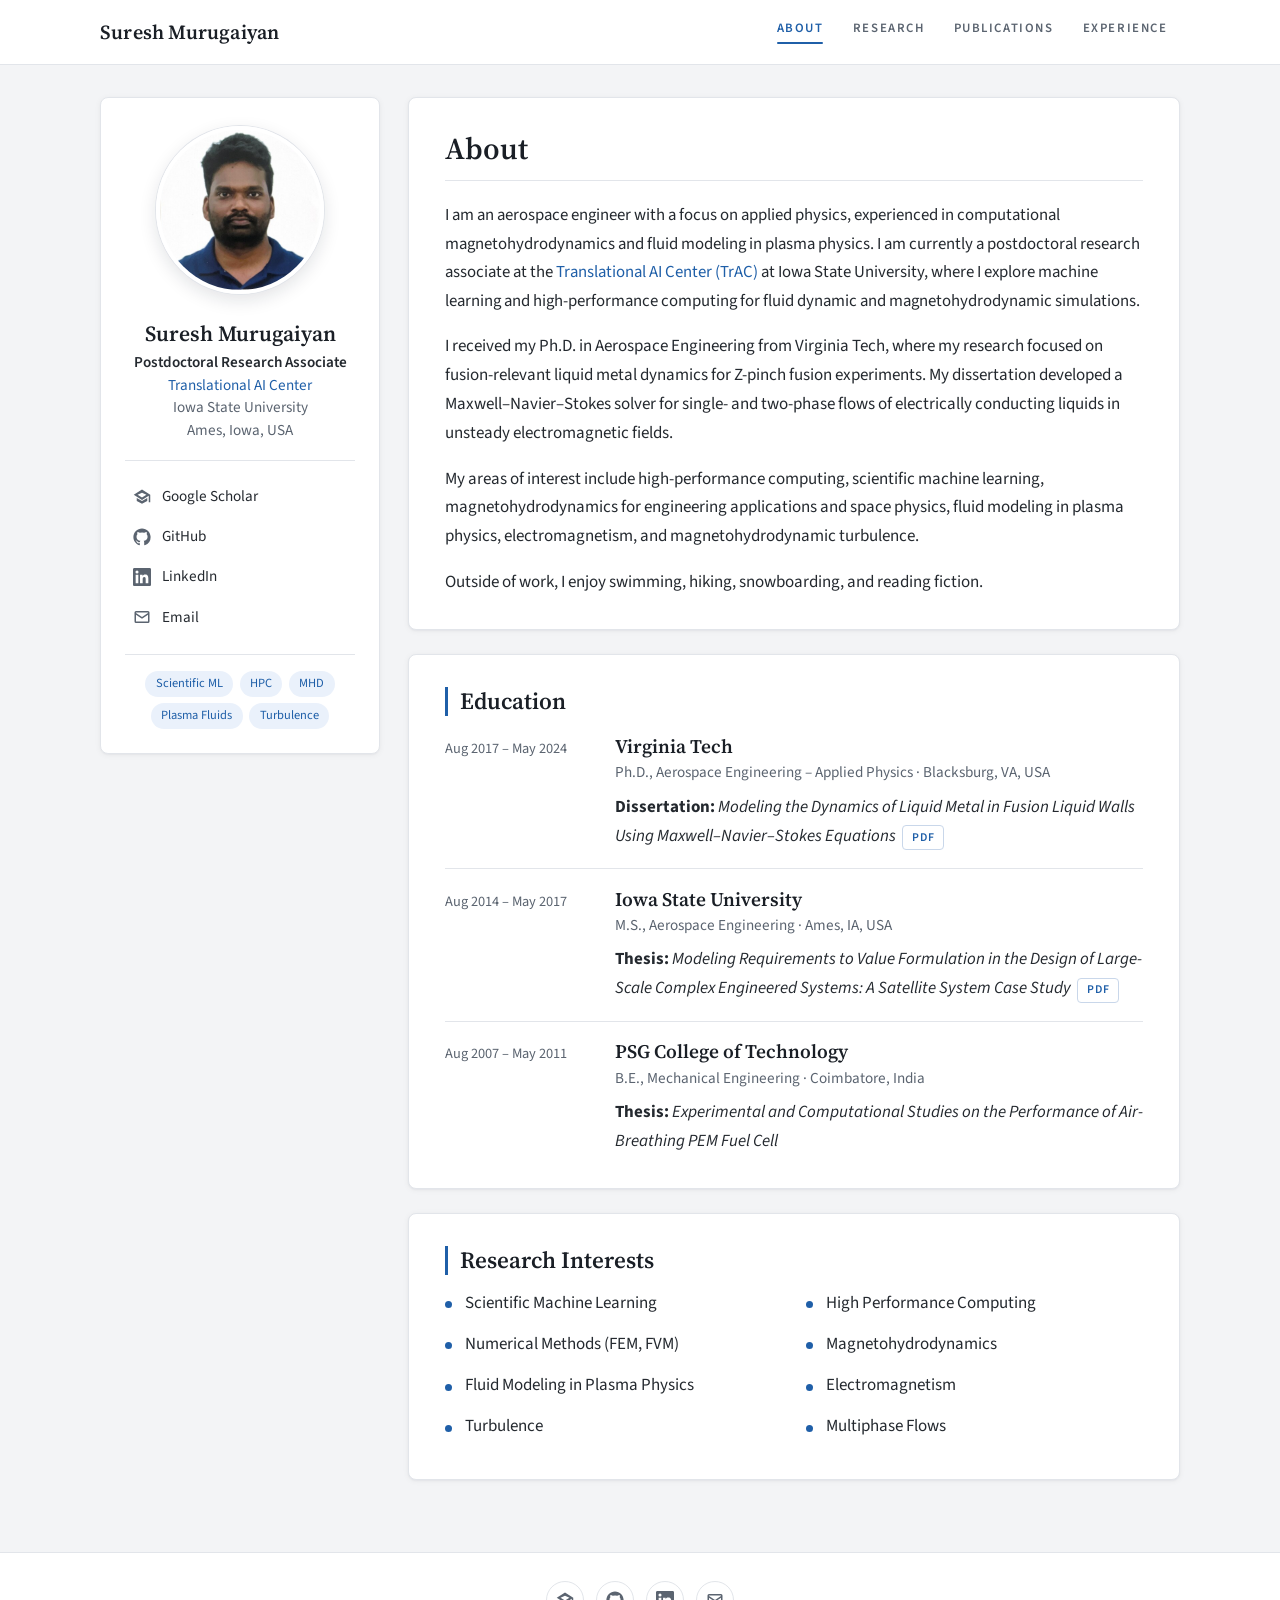
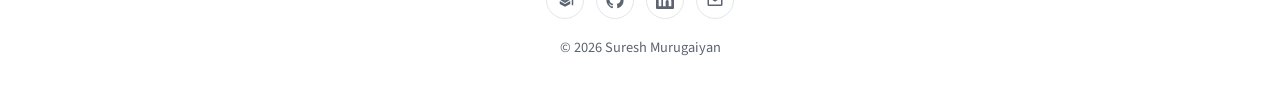
==== index.html @ 7845bab9 "update" ====
<!DOCTYPE html>
<html lang="en">
<head>
  <meta charset="UTF-8">
  <meta name="viewport" content="width=device-width, initial-scale=1">
  <title>Suresh Murugaiyan</title>
  <meta name="description" content="Suresh Murugaiyan is a postdoctoral research associate at the Translational AI Center, Iowa State University, working on scientific machine learning, high-performance computing, magnetohydrodynamics, and fluid modeling in plasma physics.">
  <meta name="author" content="Suresh Murugaiyan">
  <meta property="og:site_name" content="Suresh Murugaiyan">
  <meta property="og:title" content="Suresh Murugaiyan">
  <meta property="og:description" content="Suresh Murugaiyan is a postdoctoral research associate at the Translational AI Center, Iowa State University, working on scientific machine learning, high-performance computing, magnetohydrodynamics, and fluid modeling in plasma physics.">
  <meta property="og:type" content="website">
  <meta property="og:url" content="https://sureshisu.github.io/">
  <meta property="og:image" content="https://sureshisu.github.io/img/suresh.jpg">
  <meta name="theme-color" content="#1f5fa8">
  <link rel="icon" type="image/svg+xml" href="favicon.svg">
  <link rel="preconnect" href="https://fonts.googleapis.com">
  <link rel="preconnect" href="https://fonts.gstatic.com" crossorigin>
  <link href="https://fonts.googleapis.com/css2?family=Source+Sans+3:ital,wght@0,400;0,600;0,700;1,400&family=Source+Serif+4:wght@600&display=swap" rel="stylesheet">
  <link rel="stylesheet" href="css/style.css?v=4">
</head>
<body>
<header class="site-header">
  <div class="container">
    <a class="brand" href="index.html">Suresh Murugaiyan</a>
    <button class="nav-toggle" type="button" aria-label="Toggle navigation" aria-expanded="false" aria-controls="site-nav">
      <svg width="22" height="22" viewBox="0 0 24 24" fill="none" stroke="currentColor" stroke-width="2" stroke-linecap="round" aria-hidden="true"><path d="M4 6h16M4 12h16M4 18h16"/></svg>
    </button>
    <nav class="site-nav" id="site-nav" aria-label="Primary">
      <a href="index.html" class="active" aria-current="page">About</a>
      <a href="research.html">Research</a>
      <a href="publications.html">Publications</a>
      <a href="experience.html">Experience</a>
    </nav>
  </div>
</header>
<div class="container layout">
  <aside class="sidebar">
    <div class="profile">
      <img src="img/suresh.jpg" alt="Portrait of Suresh Murugaiyan" width="168" height="168">
      <h2>Suresh Murugaiyan</h2>
      <p class="role">
        <strong>Postdoctoral Research Associate</strong><br>
        <a href="https://trac-ai.iastate.edu/" target="_blank" rel="noopener">Translational AI Center</a><br>
        Iowa State University<br>
        Ames, Iowa, USA
      </p>
      <ul class="social">
          <li><a href="https://scholar.google.com/citations?hl=en&user=3zIB_NMAAAAJ&view_op=list_works&sortby=pubdate" target="_blank" rel="noopener"><svg viewBox="0 0 24 24" aria-hidden="true"><path d="M12 2 1 9l11 7 9-5.73V19h2V9L12 2zm0 4.24L17.9 9 12 12.76 6.1 9 12 6.24zM5 13.18v4L12 21l7-3.82v-4l-7 4.28-7-4.28z"/></svg><span>Google Scholar</span></a></li>
          <li><a href="https://github.com/SureshMurugaiyan" target="_blank" rel="noopener"><svg viewBox="0 0 24 24" aria-hidden="true"><path d="M12 .5C5.65.5.5 5.65.5 12c0 5.08 3.29 9.39 7.86 10.91.58.11.79-.25.79-.55v-2.1c-3.2.7-3.87-1.37-3.87-1.37-.52-1.33-1.28-1.68-1.28-1.68-1.05-.71.08-.7.08-.7 1.16.08 1.77 1.19 1.77 1.19 1.03 1.76 2.7 1.25 3.36.96.1-.75.4-1.25.73-1.54-2.55-.29-5.24-1.28-5.24-5.69 0-1.26.45-2.29 1.19-3.09-.12-.29-.52-1.46.11-3.05 0 0 .97-.31 3.17 1.18a11 11 0 0 1 5.77 0c2.2-1.49 3.17-1.18 3.17-1.18.63 1.59.23 2.76.11 3.05.74.8 1.19 1.83 1.19 3.09 0 4.42-2.69 5.39-5.25 5.68.41.36.78 1.06.78 2.14v3.17c0 .31.21.67.8.55A11.5 11.5 0 0 0 23.5 12C23.5 5.65 18.35.5 12 .5z"/></svg><span>GitHub</span></a></li>
          <li><a href="https://www.linkedin.com/in/suresh-murugaiyan-phd/" target="_blank" rel="noopener"><svg viewBox="0 0 24 24" aria-hidden="true"><path d="M20.45 20.45h-3.55v-5.57c0-1.33-.03-3.04-1.85-3.04-1.85 0-2.14 1.45-2.14 2.94v5.67H9.36V9h3.41v1.56h.05c.47-.9 1.63-1.85 3.36-1.85 3.6 0 4.27 2.37 4.27 5.45v6.29zM5.34 7.43a2.06 2.06 0 1 1 0-4.12 2.06 2.06 0 0 1 0 4.12zM7.12 20.45H3.56V9h3.56v11.45zM22.22 0H1.77C.79 0 0 .77 0 1.72v20.56C0 23.23.79 24 1.77 24h20.45c.98 0 1.78-.77 1.78-1.72V1.72C24 .77 23.2 0 22.22 0z"/></svg><span>LinkedIn</span></a></li>
          <li><a href="mailto:sureshmn@iastate.edu"><svg viewBox="0 0 24 24" aria-hidden="true"><path d="M20 4H4a2 2 0 0 0-2 2v12a2 2 0 0 0 2 2h16a2 2 0 0 0 2-2V6a2 2 0 0 0-2-2zm0 2v.51l-8 5.33-8-5.33V6h16zM4 18V8.9l7.45 4.97a1 1 0 0 0 1.1 0L20 8.9V18H4z"/></svg><span>Email</span></a></li>
      </ul>
      <div class="tags">
        <span>Scientific ML</span>
        <span>HPC</span>
        <span>MHD</span>
        <span>Plasma Fluids</span>
        <span>Turbulence</span>
      </div>
    </div>
  </aside>
  <main class="content">
    <section class="card">
      <h1>About</h1>
      <p class="lead">
        I am an aerospace engineer with a focus on applied physics, experienced in computational
        magnetohydrodynamics and fluid modeling in plasma physics. I am currently a postdoctoral research
        associate at the <a href="https://trac-ai.iastate.edu/" target="_blank" rel="noopener">Translational AI Center (TrAC)</a>
        at Iowa State University, where I explore machine learning and high-performance computing for
        fluid dynamic and magnetohydrodynamic simulations.
      </p>
      <p>
        I received my Ph.D. in Aerospace Engineering from Virginia Tech, where my research focused on
        fusion-relevant liquid metal dynamics for Z-pinch fusion experiments. My dissertation developed a
        Maxwell&ndash;Navier&ndash;Stokes solver for single- and two-phase flows of electrically conducting
        liquids in unsteady electromagnetic fields.
      </p>
      <p>
        My areas of interest include high-performance computing, scientific machine learning,
        magnetohydrodynamics for engineering applications and space physics, fluid modeling in plasma
        physics, electromagnetism, and magnetohydrodynamic turbulence.
      </p>
      <p>Outside of work, I enjoy swimming, hiking, snowboarding, and reading fiction.</p>
    </section>

    <section class="card">
      <h2>Education</h2>
      <div class="entry">
        <div class="when">Aug 2017 &ndash; May 2024</div>
        <div class="what">
          <h3 class="org"><a href="https://www.aoe.vt.edu/" target="_blank" rel="noopener">Virginia Tech</a></h3>
          <div class="sub">Ph.D., Aerospace Engineering &ndash; Applied Physics &middot; Blacksburg, VA, USA</div>
          <p><strong>Dissertation:</strong> <em>Modeling the Dynamics of Liquid Metal in Fusion Liquid Walls Using Maxwell&ndash;Navier&ndash;Stokes Equations</em>
          &nbsp;<a class="btn-link" href="https://vtechworks.lib.vt.edu/server/api/core/bitstreams/518f76b3-d5b1-4de2-a76d-3ad21cf5ce42/content" target="_blank" rel="noopener">PDF</a></p>
        </div>
      </div>
      <div class="entry">
        <div class="when">Aug 2014 &ndash; May 2017</div>
        <div class="what">
          <h3 class="org"><a href="https://www.aere.iastate.edu/" target="_blank" rel="noopener">Iowa State University</a></h3>
          <div class="sub">M.S., Aerospace Engineering &middot; Ames, IA, USA</div>
          <p><strong>Thesis:</strong> <em>Modeling Requirements to Value Formulation in the Design of Large-Scale Complex Engineered Systems: A Satellite System Case Study</em>
          &nbsp;<a class="btn-link" href="https://dr.lib.iastate.edu/server/api/core/bitstreams/eb668e0c-75e1-4d1b-a5d1-2d1292beb509/content" target="_blank" rel="noopener">PDF</a></p>
        </div>
      </div>
      <div class="entry">
        <div class="when">Aug 2007 &ndash; May 2011</div>
        <div class="what">
          <h3 class="org"><a href="https://www.psgtech.edu/" target="_blank" rel="noopener">PSG College of Technology</a></h3>
          <div class="sub">B.E., Mechanical Engineering &middot; Coimbatore, India</div>
          <p><strong>Thesis:</strong> <em>Experimental and Computational Studies on the Performance of Air-Breathing PEM Fuel Cell</em></p>
        </div>
      </div>
    </section>

    <section class="card">
      <h2>Research Interests</h2>
      <ul class="interest-grid">
        <li>Scientific Machine Learning</li>
        <li>High Performance Computing</li>
        <li>Numerical Methods (FEM, FVM)</li>
        <li>Magnetohydrodynamics</li>
        <li>Fluid Modeling in Plasma Physics</li>
        <li>Electromagnetism</li>
        <li>Turbulence</li>
        <li>Multiphase Flows</li>
      </ul>
    </section>
  </main>
</div>
<footer class="site-footer">
  <div class="container">
    <ul class="footer-social">
        <li><a href="https://scholar.google.com/citations?hl=en&user=3zIB_NMAAAAJ&view_op=list_works&sortby=pubdate" target="_blank" rel="noopener" title="Google Scholar" aria-label="Google Scholar"><svg viewBox="0 0 24 24" aria-hidden="true"><path d="M12 2 1 9l11 7 9-5.73V19h2V9L12 2zm0 4.24L17.9 9 12 12.76 6.1 9 12 6.24zM5 13.18v4L12 21l7-3.82v-4l-7 4.28-7-4.28z"/></svg></a></li>
        <li><a href="https://github.com/SureshMurugaiyan" target="_blank" rel="noopener" title="GitHub" aria-label="GitHub"><svg viewBox="0 0 24 24" aria-hidden="true"><path d="M12 .5C5.65.5.5 5.65.5 12c0 5.08 3.29 9.39 7.86 10.91.58.11.79-.25.79-.55v-2.1c-3.2.7-3.87-1.37-3.87-1.37-.52-1.33-1.28-1.68-1.28-1.68-1.05-.71.08-.7.08-.7 1.16.08 1.77 1.19 1.77 1.19 1.03 1.76 2.7 1.25 3.36.96.1-.75.4-1.25.73-1.54-2.55-.29-5.24-1.28-5.24-5.69 0-1.26.45-2.29 1.19-3.09-.12-.29-.52-1.46.11-3.05 0 0 .97-.31 3.17 1.18a11 11 0 0 1 5.77 0c2.2-1.49 3.17-1.18 3.17-1.18.63 1.59.23 2.76.11 3.05.74.8 1.19 1.83 1.19 3.09 0 4.42-2.69 5.39-5.25 5.68.41.36.78 1.06.78 2.14v3.17c0 .31.21.67.8.55A11.5 11.5 0 0 0 23.5 12C23.5 5.65 18.35.5 12 .5z"/></svg></a></li>
        <li><a href="https://www.linkedin.com/in/suresh-murugaiyan-phd/" target="_blank" rel="noopener" title="LinkedIn" aria-label="LinkedIn"><svg viewBox="0 0 24 24" aria-hidden="true"><path d="M20.45 20.45h-3.55v-5.57c0-1.33-.03-3.04-1.85-3.04-1.85 0-2.14 1.45-2.14 2.94v5.67H9.36V9h3.41v1.56h.05c.47-.9 1.63-1.85 3.36-1.85 3.6 0 4.27 2.37 4.27 5.45v6.29zM5.34 7.43a2.06 2.06 0 1 1 0-4.12 2.06 2.06 0 0 1 0 4.12zM7.12 20.45H3.56V9h3.56v11.45zM22.22 0H1.77C.79 0 0 .77 0 1.72v20.56C0 23.23.79 24 1.77 24h20.45c.98 0 1.78-.77 1.78-1.72V1.72C24 .77 23.2 0 22.22 0z"/></svg></a></li>
        <li><a href="mailto:sureshmn@iastate.edu" title="Email" aria-label="Email"><svg viewBox="0 0 24 24" aria-hidden="true"><path d="M20 4H4a2 2 0 0 0-2 2v12a2 2 0 0 0 2 2h16a2 2 0 0 0 2-2V6a2 2 0 0 0-2-2zm0 2v.51l-8 5.33-8-5.33V6h16zM4 18V8.9l7.45 4.97a1 1 0 0 0 1.1 0L20 8.9V18H4z"/></svg></a></li>
    </ul>
    <p>&copy; <span id="year">2026</span> Suresh Murugaiyan</p>
  </div>
</footer>
<script>
  (function () {
    var btn = document.querySelector('.nav-toggle');
    var nav = document.getElementById('site-nav');
    if (btn && nav) {
      btn.addEventListener('click', function () {
        var open = nav.classList.toggle('open');
        btn.setAttribute('aria-expanded', open ? 'true' : 'false');
      });
    }
    var y = document.getElementById('year');
    if (y) y.textContent = new Date().getFullYear();
  })();
</script>
</body>
</html>
---- css/style.css ----
/* =========================================================
   Suresh Murugaiyan — personal academic website
   Clean, card-based academic layout (light theme)
   ========================================================= */

:root {
  --bg: #f3f4f6;
  --card: #ffffff;
  --border: #e2e5ea;
  --text: #24292f;
  --muted: #5b6470;
  --accent: #1f5fa8;
  --accent-hover: #164a86;
  --accent-soft: #eaf1fb;
  --shadow: 0 1px 2px rgba(16, 24, 40, 0.04), 0 1px 6px rgba(16, 24, 40, 0.05);
  --serif: "Source Serif 4", Georgia, "Times New Roman", serif;
  --sans: "Source Sans 3", -apple-system, BlinkMacSystemFont, "Segoe UI", Roboto, Helvetica, Arial, sans-serif;
  --radius: 8px;
  --maxw: 1120px;
}

*, *::before, *::after { box-sizing: border-box; }

html { scroll-behavior: smooth; -webkit-text-size-adjust: 100%; }

body {
  margin: 0;
  background: var(--bg);
  color: var(--text);
  font-family: var(--sans);
  font-size: 17px;
  line-height: 1.7;
}

a { color: var(--accent); text-decoration: none; }
a:hover { color: var(--accent-hover); text-decoration: underline; }

h1, h2, h3, h4 {
  font-family: var(--serif);
  font-weight: 600;
  line-height: 1.25;
  color: #1a1f26;
  margin: 0 0 0.6em;
}
h1 { font-size: 1.9rem; }
h2 { font-size: 1.45rem; }
h3 { font-size: 1.2rem; }
h4 { font-size: 1.05rem; }

p { margin: 0 0 1em; }
ul { margin: 0 0 1em; padding-left: 1.25em; }
li { margin-bottom: 0.35em; }
hr { border: 0; border-top: 1px solid var(--border); margin: 1.75rem 0; }
img { max-width: 100%; height: auto; }
small, .muted { color: var(--muted); }

.container {
  width: 100%;
  max-width: var(--maxw);
  margin: 0 auto;
  padding: 0 1.25rem;
}

/* ---------- Header / navigation ---------- */
.site-header {
  position: sticky;
  top: 0;
  z-index: 50;
  background: rgba(255, 255, 255, 0.96);
  backdrop-filter: saturate(180%) blur(8px);
  border-bottom: 1px solid var(--border);
}
.site-header .container {
  display: flex;
  align-items: center;
  justify-content: space-between;
  min-height: 64px;
  gap: 1rem;
}
.brand {
  font-family: var(--serif);
  font-size: 1.25rem;
  font-weight: 600;
  color: #1a1f26;
  letter-spacing: 0.01em;
  white-space: nowrap;
}
.brand:hover { text-decoration: none; color: var(--accent); }

.site-nav {
  display: flex;
  gap: 0.25rem;
}
.site-nav a {
  display: inline-block;
  padding: 0.45rem 0.8rem;
  border-radius: 6px;
  color: var(--muted);
  font-size: 0.8rem;
  font-weight: 600;
  letter-spacing: 0.12em;
  text-transform: uppercase;
  border-bottom: 2px solid transparent;
}
.site-nav a:hover { color: var(--accent); background: var(--accent-soft); text-decoration: none; }
.site-nav a.active { color: var(--accent); }
.site-nav a.active::after {
  content: "";
  display: block;
  height: 2px;
  margin-top: 2px;
  background: var(--accent);
  border-radius: 2px;
}

.nav-toggle {
  display: none;
  background: none;
  border: 1px solid var(--border);
  border-radius: 6px;
  padding: 0.4rem 0.55rem;
  cursor: pointer;
  color: var(--text);
}
.nav-toggle svg { display: block; }

/* ---------- Page layout ---------- */
.layout {
  display: grid;
  grid-template-columns: 280px minmax(0, 1fr);
  gap: 1.75rem;
  align-items: start;
  padding-top: 2rem;
  padding-bottom: 3rem;
}

/* ---------- Sidebar ---------- */
.sidebar {
  position: sticky;
  top: 84px;
}
.profile {
  background: var(--card);
  border: 1px solid var(--border);
  border-radius: var(--radius);
  box-shadow: var(--shadow);
  padding: 1.75rem 1.5rem 1.5rem;
  text-align: center;
}
.profile img {
  width: 168px;
  height: 168px;
  border-radius: 50%;
  object-fit: cover;
  object-position: center 30%;
  border: 4px solid #fff;
  box-shadow: 0 0 0 1px var(--border), 0 6px 18px rgba(16, 24, 40, 0.12);
  margin-bottom: 1rem;
}
.profile h2 {
  font-size: 1.35rem;
  margin-bottom: 0.25rem;
}
.profile .role {
  color: var(--muted);
  font-size: 0.95rem;
  line-height: 1.5;
  margin-bottom: 1.1rem;
}
.profile .role strong { color: var(--text); font-weight: 600; }

.social {
  list-style: none;
  padding: 0;
  margin: 0;
  text-align: left;
  border-top: 1px solid var(--border);
  padding-top: 1rem;
}
.social li { margin: 0; }
.social a {
  display: flex;
  align-items: center;
  gap: 0.7rem;
  padding: 0.45rem 0.5rem;
  border-radius: 6px;
  color: var(--text);
  font-size: 0.95rem;
}
.social a:hover { background: var(--accent-soft); color: var(--accent); text-decoration: none; }
.social svg { width: 18px; height: 18px; flex: 0 0 18px; fill: currentColor; color: var(--muted); }
.social a:hover svg { color: var(--accent); }

.tags {
  display: flex;
  flex-wrap: wrap;
  gap: 0.4rem;
  justify-content: center;
  margin-top: 1rem;
  padding-top: 1rem;
  border-top: 1px solid var(--border);
}
.tags span {
  font-size: 0.78rem;
  color: var(--accent);
  background: var(--accent-soft);
  border-radius: 999px;
  padding: 0.15rem 0.65rem;
}

/* ---------- Content cards ---------- */
.card {
  background: var(--card);
  border: 1px solid var(--border);
  border-radius: var(--radius);
  box-shadow: var(--shadow);
  padding: 2rem 2.25rem;
  margin-bottom: 1.5rem;
}
.card > h1 {
  padding-bottom: 0.75rem;
  margin-bottom: 1.25rem;
  border-bottom: 1px solid var(--border);
}
.card h2 {
  margin-top: 1.75rem;
  padding-left: 0.75rem;
  border-left: 3px solid var(--accent);
}
.card h2:first-of-type { margin-top: 0; }
.card > :last-child { margin-bottom: 0; }

.lead { font-size: 1.05rem; }

/* ---------- Interest grid ---------- */
.interest-grid {
  display: grid;
  grid-template-columns: repeat(2, minmax(0, 1fr));
  gap: 0.4rem 1.5rem;
  list-style: none;
  padding: 0;
  margin: 0;
}
.interest-grid li {
  padding-left: 1.25rem;
  position: relative;
}
.interest-grid li::before {
  content: "";
  position: absolute;
  left: 0;
  top: 0.75em;
  width: 7px;
  height: 7px;
  border-radius: 50%;
  background: var(--accent);
}

/* ---------- Timeline entries (education, experience, projects) ---------- */
.entry {
  display: grid;
  grid-template-columns: 150px minmax(0, 1fr);
  gap: 0.5rem 1.25rem;
  padding: 1.1rem 0;
  border-bottom: 1px solid var(--border);
}
.entry:last-child { border-bottom: 0; padding-bottom: 0; }
.entry:first-of-type { padding-top: 0.25rem; }
.entry .when {
  color: var(--muted);
  font-size: 0.9rem;
  line-height: 1.5;
  padding-top: 0.25rem;
}
.entry .what h3, .entry .what h4 { margin-bottom: 0.15rem; }
.entry .what .org a { color: inherit; }
.entry .what .org a:hover { color: var(--accent); }
.entry .what .sub { color: var(--muted); font-size: 0.95rem; margin-bottom: 0.4rem; }
.entry .what ul { margin: 0.5rem 0 0; }
.entry .what p { margin-bottom: 0.4rem; }
.entry .what p:last-child, .entry .what ul:last-child { margin-bottom: 0; }

/* ---------- Publications ---------- */
.pub-note {
  background: var(--accent-soft);
  border-left: 3px solid var(--accent);
  border-radius: 0 6px 6px 0;
  padding: 0.75rem 1rem;
  margin-bottom: 1.25rem;
  font-size: 0.95rem;
}
.year {
  font-family: var(--serif);
  font-size: 1.1rem;
  font-weight: 600;
  color: var(--accent);
  margin: 1.5rem 0 0.4rem;
  padding-bottom: 0.25rem;
  border-bottom: 1px dashed var(--border);
}
.pub {
  padding: 0.85rem 0 0.9rem;
  border-bottom: 1px solid var(--border);
}
.pub:last-child { border-bottom: 0; }
.pub .title {
  font-family: var(--serif);
  font-weight: 600;
  font-size: 1.05rem;
  line-height: 1.4;
  margin-bottom: 0.2rem;
}
.pub .authors { font-size: 0.95rem; margin-bottom: 0.15rem; }
.pub .authors .me { font-weight: 700; color: var(--text); }
.pub .venue { color: var(--muted); font-size: 0.92rem; font-style: italic; margin-bottom: 0.4rem; }
.pub .links { display: flex; flex-wrap: wrap; gap: 0.4rem; }
.btn-link {
  display: inline-block;
  font-size: 0.74rem;
  font-weight: 600;
  letter-spacing: 0.08em;
  text-transform: uppercase;
  color: var(--accent);
  border: 1px solid #c9d7ea;
  border-radius: 4px;
  padding: 0.1rem 0.55rem;
  background: #fff;
}
.btn-link:hover { background: var(--accent); color: #fff; border-color: var(--accent); text-decoration: none; }

/* ---------- Figures ---------- */
figure {
  margin: 0 0 2rem;
  text-align: center;
}
figure img {
  display: block;
  width: 100%;
  max-width: 560px;
  margin: 0 auto;
  padding: 12px;
  border: 1px solid var(--border);
  border-radius: 8px;
  background: #fff;
}
figcaption {
  font-size: 0.9rem;
  color: var(--muted);
  margin-top: 0.75rem;
  padding: 0 0.5rem;
  line-height: 1.5;
}
figure.wide img { max-width: 100%; }
.fig-row {
  display: grid;
  grid-template-columns: repeat(2, minmax(0, 1fr));
  gap: 1.75rem;
  margin-bottom: 2rem;
}
.fig-row figure { margin: 0; }
.fig-row figure img { max-width: 100%; width: 100%; height: auto; aspect-ratio: 700 / 806; object-fit: contain; }
.fig-row figure img.fit { object-fit: contain; }
@media (max-width: 640px) {
  .fig-row { grid-template-columns: 1fr; }
}

/* ---------- Footer ---------- */
.site-footer {
  border-top: 1px solid var(--border);
  background: #fff;
  padding: 1.75rem 0 2rem;
  text-align: center;
  color: var(--muted);
  font-size: 0.9rem;
}
.footer-social {
  display: flex;
  justify-content: center;
  gap: 0.75rem;
  list-style: none;
  padding: 0;
  margin: 0 0 0.75rem;
}
.footer-social a {
  display: inline-flex;
  align-items: center;
  justify-content: center;
  width: 38px;
  height: 38px;
  border-radius: 50%;
  border: 1px solid var(--border);
  color: var(--muted);
}
.footer-social a:hover { color: #fff; background: var(--accent); border-color: var(--accent); }
.footer-social svg { width: 18px; height: 18px; fill: currentColor; }
.site-footer p { margin: 0; }

/* ---------- Responsive ---------- */
@media (max-width: 900px) {
  .layout { grid-template-columns: 1fr; gap: 1.25rem; padding-top: 1.25rem; }
  .sidebar { position: static; }
  .profile { padding: 1.5rem 1.25rem; }
  .social {
    display: grid;
    grid-template-columns: repeat(2, minmax(0, 1fr));
    gap: 0.15rem 0.5rem;
  }
  .card { padding: 1.5rem 1.25rem; }
  .entry { grid-template-columns: 1fr; gap: 0.15rem; }
  .entry .when { padding-top: 0; }
}

@media (max-width: 640px) {
  body { font-size: 16px; }
  h1 { font-size: 1.6rem; }
  .nav-toggle { display: inline-flex; }
  .site-nav {
    display: none;
    position: absolute;
    top: 64px;
    left: 0;
    right: 0;
    flex-direction: column;
    gap: 0;
    background: #fff;
    border-bottom: 1px solid var(--border);
    box-shadow: 0 8px 24px rgba(16, 24, 40, 0.08);
    padding: 0.5rem 0.75rem 0.75rem;
  }
  .site-nav.open { display: flex; }
  .site-nav a { padding: 0.75rem 0.75rem; font-size: 0.85rem; }
  .site-nav a.active::after { display: none; }
  .site-nav a.active { background: var(--accent-soft); }
  .interest-grid { grid-template-columns: 1fr; }
  .social { grid-template-columns: 1fr; }
}

@media print {
  .site-header, .site-footer, .nav-toggle { display: none; }
  body { background: #fff; }
  .card, .profile { box-shadow: none; border-color: #ccc; }
  .layout { display: block; }
}
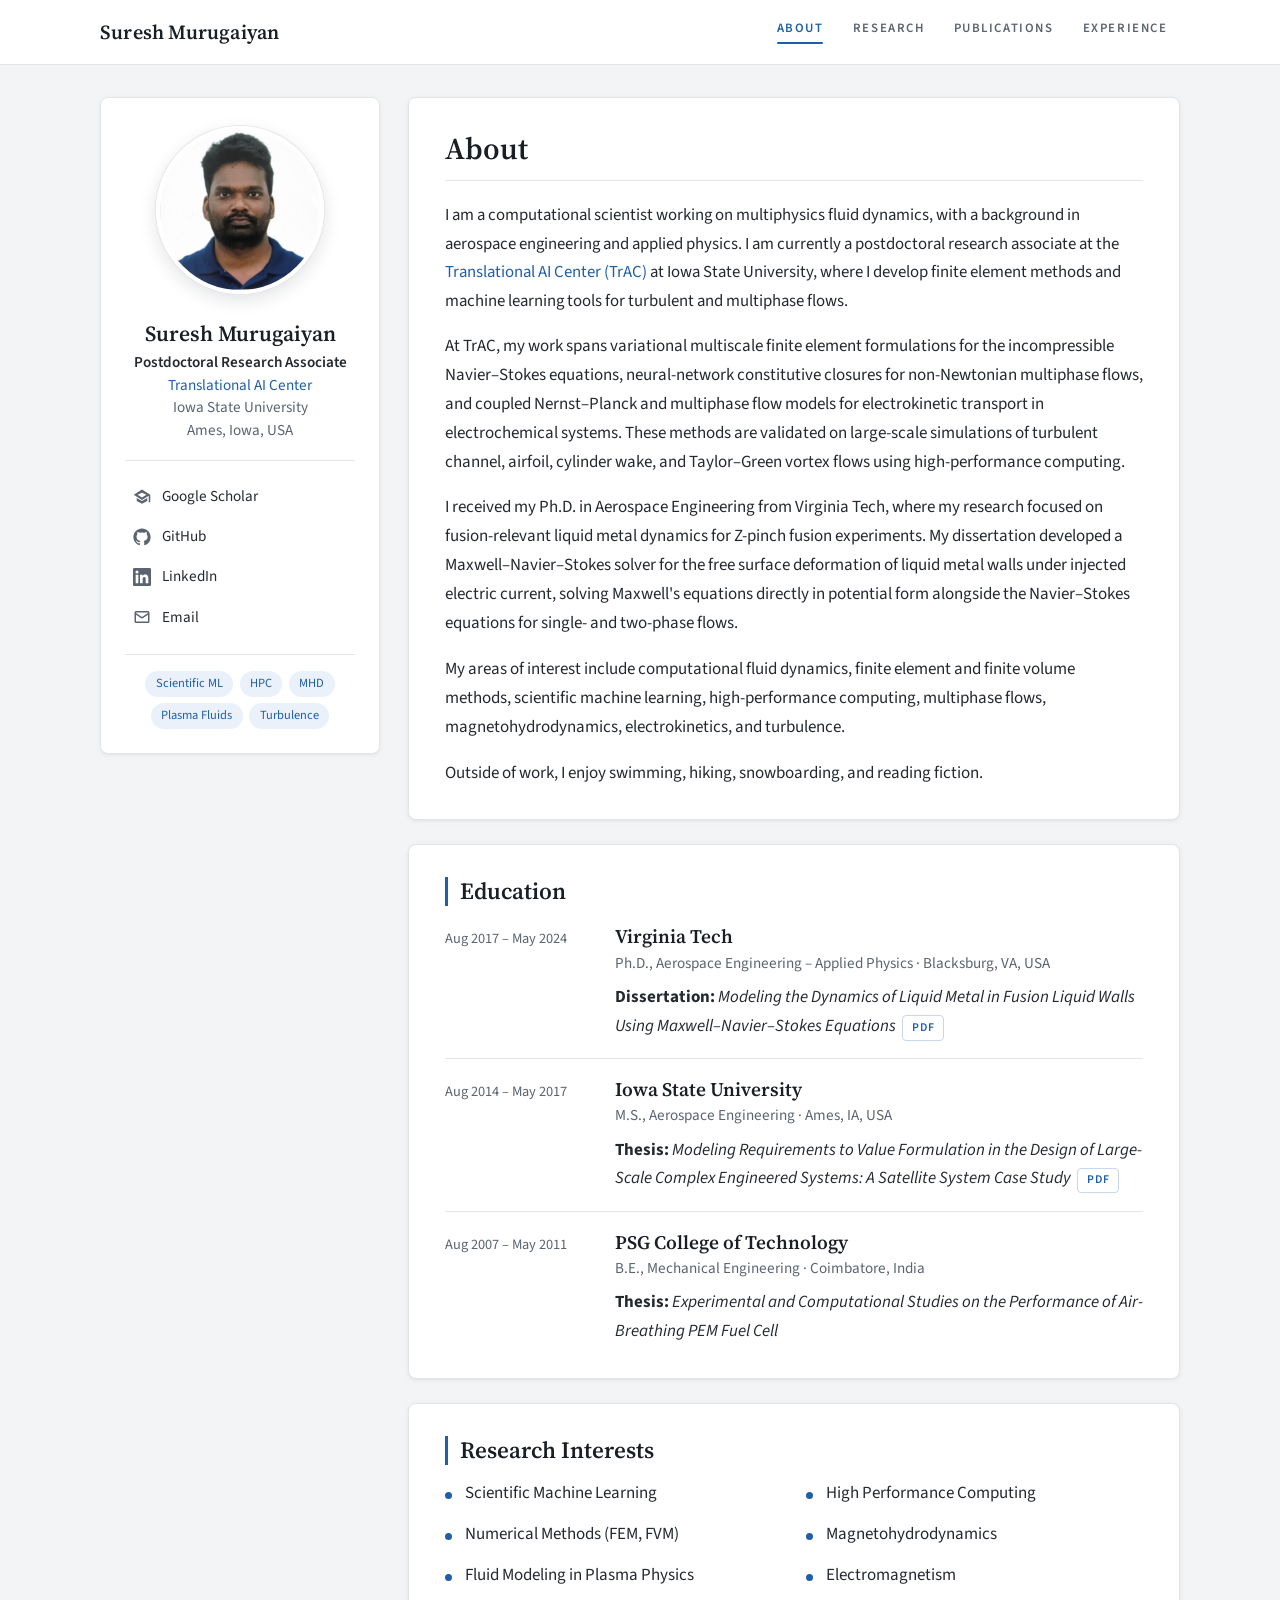
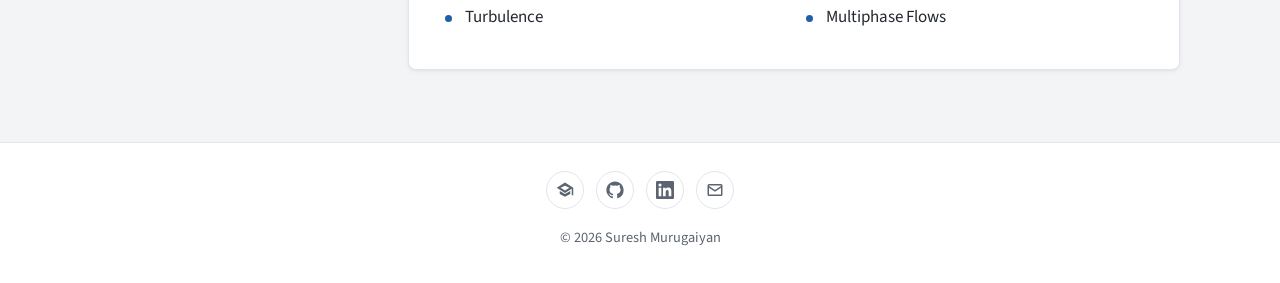
==== commit 6c09dd5c: "Rewrite About biography to cover postdoc and PhD work Co-Authored-By: Claude Fable 5.1 <noreply@anth" ====
--- a/index.html
+++ b/index.html
@@ -17,7 +17,7 @@
   <link rel="preconnect" href="https://fonts.googleapis.com">
   <link rel="preconnect" href="https://fonts.gstatic.com" crossorigin>
   <link href="https://fonts.googleapis.com/css2?family=Source+Sans+3:ital,wght@0,400;0,600;0,700;1,400&family=Source+Serif+4:wght@600&display=swap" rel="stylesheet">
-  <link rel="stylesheet" href="css/style.css?v=4">
+  <link rel="stylesheet" href="css/style.css?v=7">
 </head>
 <body>
 <header class="site-header">
@@ -64,22 +64,30 @@
     <section class="card">
       <h1>About</h1>
       <p class="lead">
-        I am an aerospace engineer with a focus on applied physics, experienced in computational
-        magnetohydrodynamics and fluid modeling in plasma physics. I am currently a postdoctoral research
-        associate at the <a href="https://trac-ai.iastate.edu/" target="_blank" rel="noopener">Translational AI Center (TrAC)</a>
-        at Iowa State University, where I explore machine learning and high-performance computing for
-        fluid dynamic and magnetohydrodynamic simulations.
+        I am a computational scientist working on multiphysics fluid dynamics, with a background in
+        aerospace engineering and applied physics. I am currently a postdoctoral research associate at the
+        <a href="https://trac-ai.iastate.edu/" target="_blank" rel="noopener">Translational AI Center (TrAC)</a>
+        at Iowa State University, where I develop finite element methods and machine learning tools for
+        turbulent and multiphase flows.
+      </p>
+      <p>
+        At TrAC, my work spans variational multiscale finite element formulations for the incompressible
+        Navier&ndash;Stokes equations, neural-network constitutive closures for non-Newtonian multiphase
+        flows, and coupled Nernst&ndash;Planck and multiphase flow models for electrokinetic transport in
+        electrochemical systems. These methods are validated on large-scale simulations of turbulent
+        channel, airfoil, cylinder wake, and Taylor&ndash;Green vortex flows using high-performance computing.
       </p>
       <p>
         I received my Ph.D. in Aerospace Engineering from Virginia Tech, where my research focused on
         fusion-relevant liquid metal dynamics for Z-pinch fusion experiments. My dissertation developed a
-        Maxwell&ndash;Navier&ndash;Stokes solver for single- and two-phase flows of electrically conducting
-        liquids in unsteady electromagnetic fields.
+        Maxwell&ndash;Navier&ndash;Stokes solver for the free surface deformation of liquid metal walls under
+        injected electric current, solving Maxwell's equations directly in potential form alongside the
+        Navier&ndash;Stokes equations for single- and two-phase flows.
       </p>
       <p>
-        My areas of interest include high-performance computing, scientific machine learning,
-        magnetohydrodynamics for engineering applications and space physics, fluid modeling in plasma
-        physics, electromagnetism, and magnetohydrodynamic turbulence.
+        My areas of interest include computational fluid dynamics, finite element and finite volume methods,
+        scientific machine learning, high-performance computing, multiphase flows, magnetohydrodynamics,
+        electrokinetics, and turbulence.
       </p>
       <p>Outside of work, I enjoy swimming, hiking, snowboarding, and reading fiction.</p>
     </section>
@@ -92,7 +100,7 @@
           <h3 class="org"><a href="https://www.aoe.vt.edu/" target="_blank" rel="noopener">Virginia Tech</a></h3>
           <div class="sub">Ph.D., Aerospace Engineering &ndash; Applied Physics &middot; Blacksburg, VA, USA</div>
           <p><strong>Dissertation:</strong> <em>Modeling the Dynamics of Liquid Metal in Fusion Liquid Walls Using Maxwell&ndash;Navier&ndash;Stokes Equations</em>
-          &nbsp;<a class="btn-link" href="https://vtechworks.lib.vt.edu/server/api/core/bitstreams/518f76b3-d5b1-4de2-a76d-3ad21cf5ce42/content" target="_blank" rel="noopener">PDF</a></p>
+          &nbsp;<a class="btn-link" href="https://vtechworks.lib.vt.edu/bitstreams/518f76b3-d5b1-4de2-a76d-3ad21cf5ce42/download" target="_blank" rel="noopener">PDF</a></p>
         </div>
       </div>
       <div class="entry">
@@ -101,7 +109,7 @@
           <h3 class="org"><a href="https://www.aere.iastate.edu/" target="_blank" rel="noopener">Iowa State University</a></h3>
           <div class="sub">M.S., Aerospace Engineering &middot; Ames, IA, USA</div>
           <p><strong>Thesis:</strong> <em>Modeling Requirements to Value Formulation in the Design of Large-Scale Complex Engineered Systems: A Satellite System Case Study</em>
-          &nbsp;<a class="btn-link" href="https://dr.lib.iastate.edu/server/api/core/bitstreams/eb668e0c-75e1-4d1b-a5d1-2d1292beb509/content" target="_blank" rel="noopener">PDF</a></p>
+          &nbsp;<a class="btn-link" href="https://dr.lib.iastate.edu/bitstreams/eb668e0c-75e1-4d1b-a5d1-2d1292beb509/download" target="_blank" rel="noopener">PDF</a></p>
         </div>
       </div>
       <div class="entry">
--- a/css/style.css
+++ b/css/style.css
@@ -351,6 +351,7 @@
   line-height: 1.5;
 }
 figure.wide img { max-width: 100%; }
+figure.narrow img { max-width: 440px; }
 .fig-row {
   display: grid;
   grid-template-columns: repeat(2, minmax(0, 1fr));
